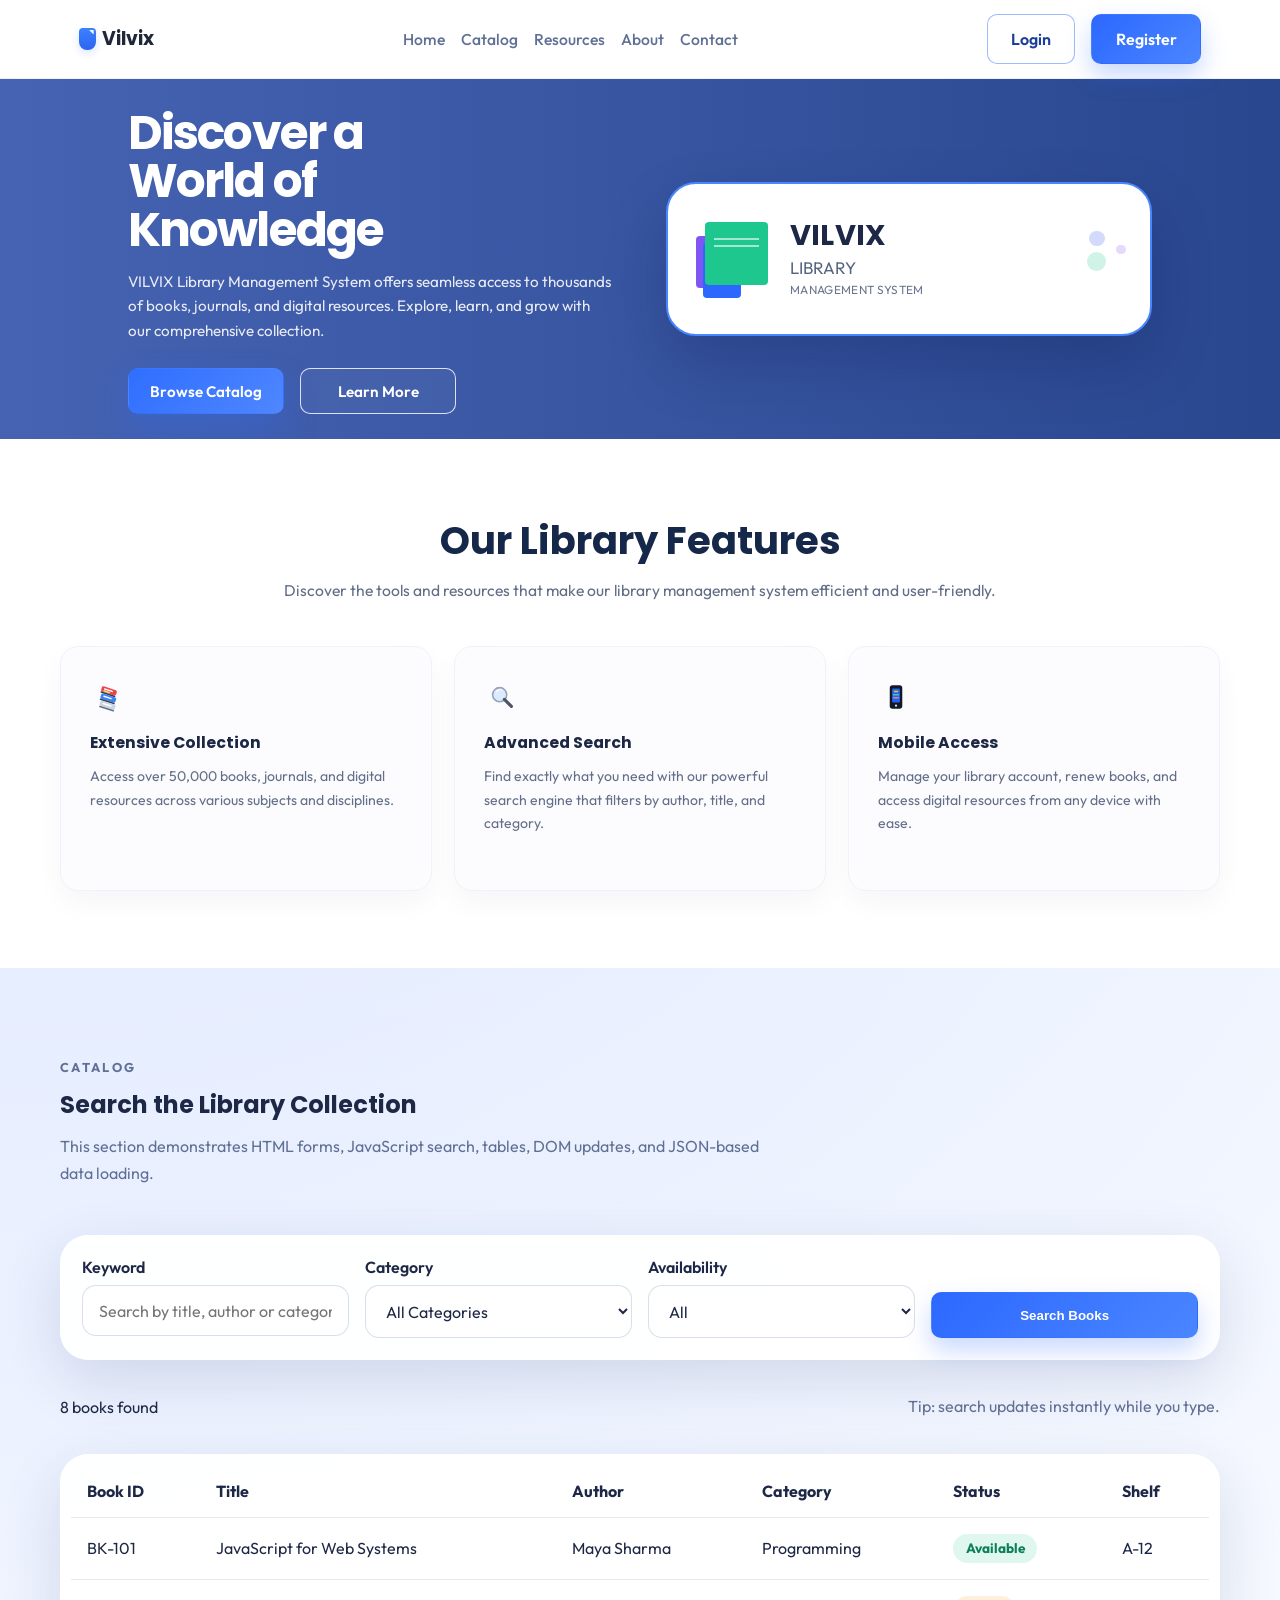
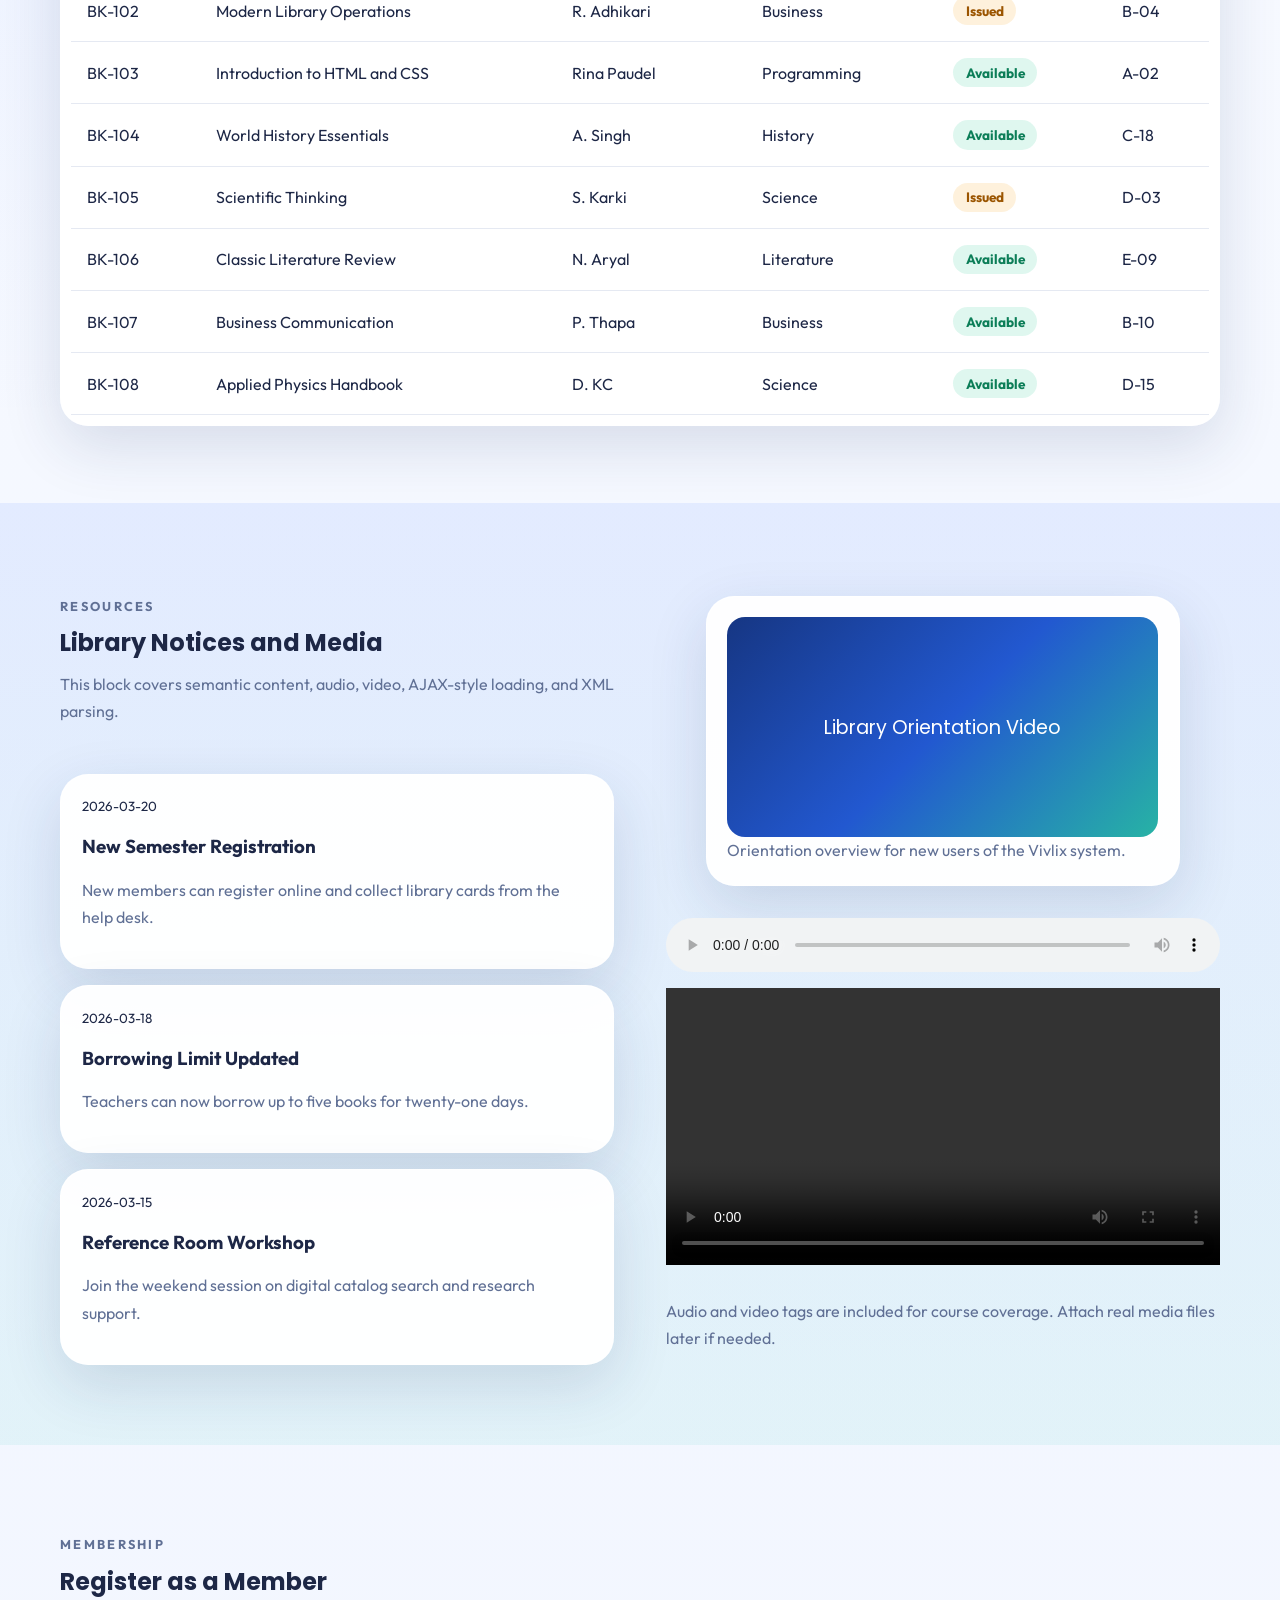
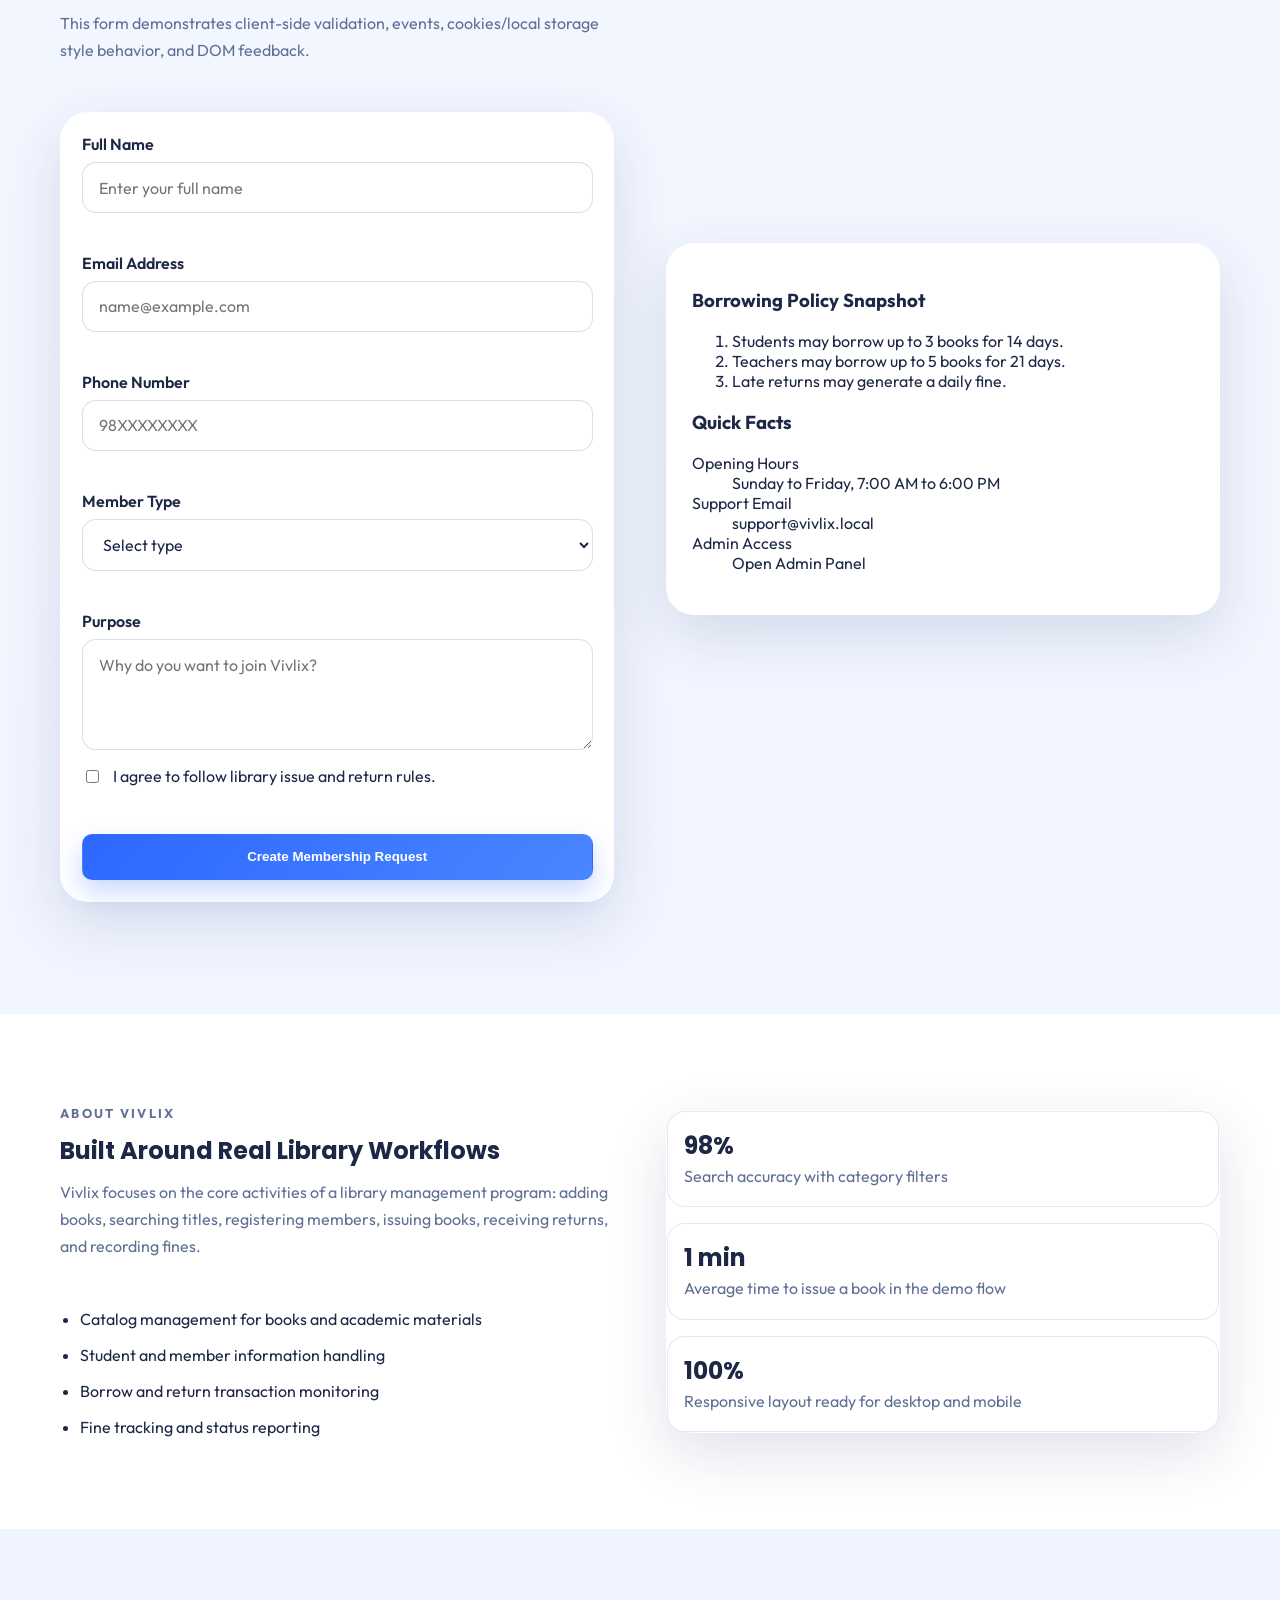
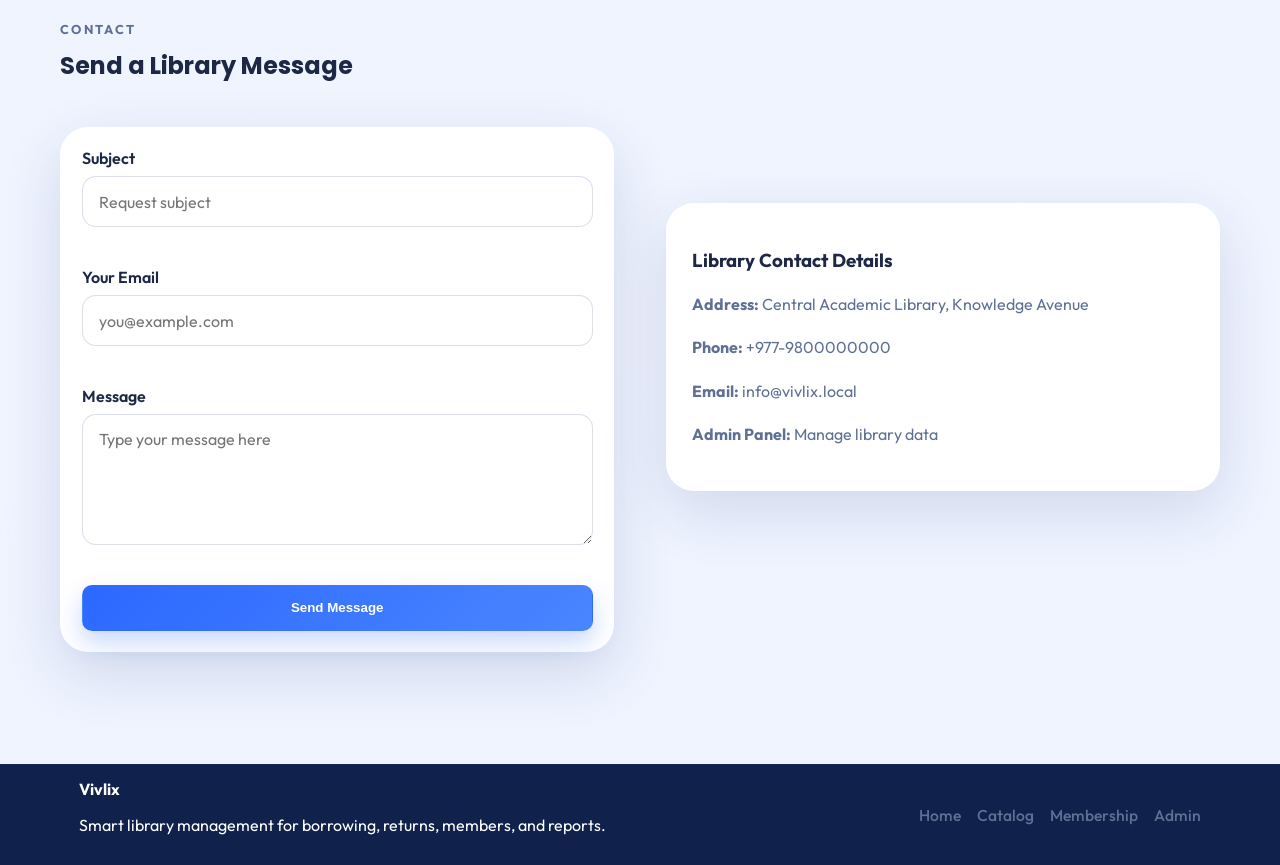
==== backend/public/frontend/index.html @ 8d479b70 "Initial project import" ====
<!DOCTYPE html>
<html lang="en">
<head>
  <meta charset="UTF-8">
  <meta name="viewport" content="width=device-width, initial-scale=1.0">
  <meta name="description" content="Vivlix Library Management System public website">
  <title>Vivlix | Smart Library Management</title>
  <link rel="preconnect" href="https://fonts.googleapis.com">
  <link rel="preconnect" href="https://fonts.gstatic.com" crossorigin>
  <link href="https://fonts.googleapis.com/css2?family=Poppins:wght@400;500;600;700;800&family=Outfit:wght@400;500;600;700&display=swap" rel="stylesheet">
  <link rel="stylesheet" href="styles.css">
</head>
<body>
  <header class="site-header">
    <div class="container nav-shell">
      <a href="#home" class="brand">
        <span class="brand-mark" aria-hidden="true"></span>
        <span class="brand-text">Vilvix</span>
      </a>
      <nav class="main-nav" aria-label="Primary navigation">
        <a href="#home">Home</a>
        <a href="#catalog">Catalog</a>
        <a href="#resources">Resources</a>
        <a href="#about">About</a>
        <a href="#contact">Contact</a>
      </nav>
      <div class="nav-actions">
        <a class="btn btn-light" href="#member">Login</a>
        <a class="btn btn-primary" href="#member">Register</a>
      </div>
    </div>
  </header>

  <main>
    <section class="hero" id="home">
      <div class="container hero-frame">
        <div class="hero-grid">
          <article class="hero-copy">
            <h1>Discover a World of Knowledge</h1>
            <p class="hero-text">
              VILVIX Library Management System offers seamless access to thousands of books, journals, and digital resources. Explore, learn, and grow with our comprehensive collection.
            </p>
            <div class="hero-actions">
              <a class="btn btn-primary" href="#catalog">Browse Catalog</a>
              <a class="btn btn-ghost" href="#about">Learn More</a>
            </div>
          </article>

          <aside class="hero-card" aria-label="Library system preview">
            <div class="hero-card-inner">
              <div class="hero-card-top">
                <div class="book-stack" aria-hidden="true">
                  <span></span>
                  <span></span>
                  <span></span>
                </div>
                <div class="hero-title-lockup">
                  <strong>VILVIX</strong>
                  <p>LIBRARY</p>
                  <span>MANAGEMENT SYSTEM</span>
                </div>
                <div class="hero-orbs" aria-hidden="true">
                  <i></i>
                  <i></i>
                  <i></i>
                </div>
              </div>
              <canvas id="usageCanvas" width="420" height="170" aria-label="Usage chart"></canvas>
            </div>
          </aside>
        </div>
      </div>
    </section>

    <section class="section section-light" id="features">
      <div class="container">
        <div class="section-heading">
          <h2>Our Library Features</h2>
          <p>Discover the tools and resources that make our library management system efficient and user-friendly.</p>
        </div>
        <div class="feature-grid">
          <article class="feature-card">
            <div class="feature-icon feature-icon-books" aria-hidden="true">
              <svg viewBox="0 0 48 48" role="presentation">
                <g transform="translate(7 8) rotate(18 14 14)">
                  <rect x="5" y="3" width="20" height="7" rx="2" fill="#ef4444"></rect>
                  <rect x="5" y="10" width="20" height="2" rx="1" fill="#334155"></rect>
                  <rect x="8" y="5" width="12" height="1.8" rx="0.9" fill="#f8fafc"></rect>
                  <rect x="8" y="7.6" width="9" height="1.8" rx="0.9" fill="#fde68a"></rect>

                  <rect x="7" y="12" width="20" height="7" rx="2" fill="#3b82f6"></rect>
                  <rect x="7" y="19" width="20" height="2" rx="1" fill="#334155"></rect>
                  <rect x="10" y="14.1" width="11.5" height="1.8" rx="0.9" fill="#f8fafc"></rect>

                  <rect x="9" y="21" width="20" height="7" rx="2" fill="#cbd5e1"></rect>
                  <rect x="9" y="28" width="20" height="2" rx="1" fill="#64748b"></rect>
                  <rect x="12" y="23.2" width="12" height="1.8" rx="0.9" fill="#ffffff"></rect>
                </g>
              </svg>
            </div>
            <h3>Extensive Collection</h3>
            <p>Access over 50,000 books, journals, and digital resources across various subjects and disciplines.</p>
          </article>
          <article class="feature-card">
            <div class="feature-icon feature-icon-search" aria-hidden="true">
              <svg viewBox="0 0 48 48" role="presentation">
                <circle cx="20" cy="20" r="9" fill="#dbeafe" stroke="#94a3b8" stroke-width="2"></circle>
                <path d="M26 26L35 35" stroke="#4b5563" stroke-width="4" stroke-linecap="round"></path>
                <path d="M16 16C17.8 14.4 19.6 13.6 22 13.4" stroke="#ffffff" stroke-width="2" stroke-linecap="round"></path>
              </svg>
            </div>
            <h3>Advanced Search</h3>
            <p>Find exactly what you need with our powerful search engine that filters by author, title, and category.</p>
          </article>
          <article class="feature-card">
            <div class="feature-icon feature-icon-mobile" aria-hidden="true">
              <svg viewBox="0 0 48 48" role="presentation">
                <rect x="15" y="8" width="16" height="30" rx="3.5" fill="#111827"></rect>
                <rect x="18" y="12" width="10" height="18" rx="1.5" fill="#2563eb"></rect>
                <circle cx="23" cy="34" r="1.4" fill="#e5e7eb"></circle>
                <rect x="20" y="15" width="6" height="2" rx="1" fill="#fbbf24"></rect>
                <rect x="19" y="19" width="8" height="2" rx="1" fill="#34d399"></rect>
                <rect x="19" y="23" width="8" height="2" rx="1" fill="#f472b6"></rect>
              </svg>
            </div>
            <h3>Mobile Access</h3>
            <p>Manage your library account, renew books, and access digital resources from any device with ease.</p>
          </article>
        </div>
      </div>
    </section>

    <section class="section" id="catalog">
      <div class="container">
        <div class="section-heading align-left">
          <p class="eyebrow">Catalog</p>
          <h2>Search the Library Collection</h2>
          <p>This section demonstrates HTML forms, JavaScript search, tables, DOM updates, and JSON-based data loading.</p>
        </div>

        <form class="search-panel" id="catalogForm">
          <div class="field">
            <label for="searchInput">Keyword</label>
            <input id="searchInput" name="search" type="text" placeholder="Search by title, author or category">
          </div>
          <div class="field">
            <label for="categoryFilter">Category</label>
            <select id="categoryFilter" name="category">
              <option value="all">All Categories</option>
              <option value="Programming">Programming</option>
              <option value="Science">Science</option>
              <option value="Literature">Literature</option>
              <option value="History">History</option>
              <option value="Business">Business</option>
            </select>
          </div>
          <div class="field">
            <label for="availabilityFilter">Availability</label>
            <select id="availabilityFilter" name="availability">
              <option value="all">All</option>
              <option value="Available">Available</option>
              <option value="Issued">Issued</option>
            </select>
          </div>
          <div class="field action-field">
            <button class="btn btn-primary" type="submit">Search Books</button>
          </div>
        </form>

        <div class="catalog-meta">
          <p id="catalogCount">Loading catalog...</p>
          <p class="soft-text">Tip: search updates instantly while you type.</p>
        </div>

        <div class="table-wrap">
          <table class="catalog-table">
            <thead>
              <tr>
                <th>Book ID</th>
                <th>Title</th>
                <th>Author</th>
                <th>Category</th>
                <th>Status</th>
                <th>Shelf</th>
              </tr>
            </thead>
            <tbody id="catalogBody"></tbody>
          </table>
        </div>
      </div>
    </section>

    <section class="section section-accent" id="resources">
      <div class="container resources-grid">
        <article>
          <div class="section-heading align-left">
            <p class="eyebrow">Resources</p>
            <h2>Library Notices and Media</h2>
            <p>This block covers semantic content, audio, video, AJAX-style loading, and XML parsing.</p>
          </div>
          <div id="announcementList" class="announcement-list"></div>
        </article>
        <article class="media-panel">
          <figure class="media-card">
            <div class="media-placeholder"><span>Library Orientation Video</span></div>
            <figcaption>Orientation overview for new users of the Vivlix system.</figcaption>
          </figure>
          <audio controls class="media-control"><source src="" type="audio/mpeg"></audio>
          <video controls class="media-control" poster=""><source src="" type="video/mp4"></video>
          <p class="soft-text">Audio and video tags are included for course coverage. Attach real media files later if needed.</p>
        </article>
      </div>
    </section>

    <section class="section" id="member">
      <div class="container split-grid">
        <article>
          <div class="section-heading align-left">
            <p class="eyebrow">Membership</p>
            <h2>Register as a Member</h2>
            <p>This form demonstrates client-side validation, events, cookies/local storage style behavior, and DOM feedback.</p>
          </div>
          <form id="memberForm" class="member-form" novalidate>
            <div class="field"><label for="memberName">Full Name</label><input id="memberName" name="memberName" type="text" placeholder="Enter your full name"><small class="error" data-error-for="memberName"></small></div>
            <div class="field"><label for="memberEmail">Email Address</label><input id="memberEmail" name="memberEmail" type="email" placeholder="name@example.com"><small class="error" data-error-for="memberEmail"></small></div>
            <div class="field"><label for="memberPhone">Phone Number</label><input id="memberPhone" name="memberPhone" type="tel" placeholder="98XXXXXXXX"><small class="error" data-error-for="memberPhone"></small></div>
            <div class="field"><label for="memberType">Member Type</label><select id="memberType" name="memberType"><option value="">Select type</option><option value="Student">Student</option><option value="Teacher">Teacher</option><option value="Researcher">Researcher</option></select><small class="error" data-error-for="memberType"></small></div>
            <div class="field"><label for="memberMessage">Purpose</label><textarea id="memberMessage" name="memberMessage" rows="4" placeholder="Why do you want to join Vivlix?"></textarea></div>
            <div class="inline-check"><input id="agreeRules" name="agreeRules" type="checkbox"><label for="agreeRules">I agree to follow library issue and return rules.</label></div>
            <small class="error" data-error-for="agreeRules"></small>
            <button class="btn btn-primary" type="submit">Create Membership Request</button>
          </form>
          <div id="memberResult" class="result-box" aria-live="polite"></div>
        </article>

        <aside class="info-panel">
          <h3>Borrowing Policy Snapshot</h3>
          <ol>
            <li>Students may borrow up to 3 books for 14 days.</li>
            <li>Teachers may borrow up to 5 books for 21 days.</li>
            <li>Late returns may generate a daily fine.</li>
          </ol>
          <h3>Quick Facts</h3>
          <dl>
            <dt>Opening Hours</dt>
            <dd>Sunday to Friday, 7:00 AM to 6:00 PM</dd>
            <dt>Support Email</dt>
            <dd>support@vivlix.local</dd>
            <dt>Admin Access</dt>
            <dd><a href="../admin panel/index.html">Open Admin Panel</a></dd>
          </dl>
        </aside>
      </div>
    </section>

    <section class="section section-light" id="about">
      <div class="container split-grid">
        <article>
          <div class="section-heading align-left">
            <p class="eyebrow">About Vivlix</p>
            <h2>Built Around Real Library Workflows</h2>
            <p>Vivlix focuses on the core activities of a library management program: adding books, searching titles, registering members, issuing books, receiving returns, and recording fines.</p>
          </div>
          <ul class="timeline">
            <li>Catalog management for books and academic materials</li>
            <li>Student and member information handling</li>
            <li>Borrow and return transaction monitoring</li>
            <li>Fine tracking and status reporting</li>
          </ul>
        </article>
        <article class="stats-panel">
          <div class="stat-box"><strong>98%</strong><span>Search accuracy with category filters</span></div>
          <div class="stat-box"><strong>1 min</strong><span>Average time to issue a book in the demo flow</span></div>
          <div class="stat-box"><strong>100%</strong><span>Responsive layout ready for desktop and mobile</span></div>
        </article>
      </div>
    </section>

    <section class="section" id="contact">
      <div class="container split-grid">
        <article>
          <div class="section-heading align-left">
            <p class="eyebrow">Contact</p>
            <h2>Send a Library Message</h2>
          </div>
          <form id="contactForm" class="member-form" novalidate>
            <div class="field"><label for="contactSubject">Subject</label><input id="contactSubject" name="contactSubject" type="text" placeholder="Request subject"><small class="error" data-error-for="contactSubject"></small></div>
            <div class="field"><label for="contactEmail">Your Email</label><input id="contactEmail" name="contactEmail" type="email" placeholder="you@example.com"><small class="error" data-error-for="contactEmail"></small></div>
            <div class="field"><label for="contactMessage">Message</label><textarea id="contactMessage" name="contactMessage" rows="5" placeholder="Type your message here"></textarea><small class="error" data-error-for="contactMessage"></small></div>
            <button class="btn btn-primary" type="submit">Send Message</button>
          </form>
          <div id="contactResult" class="result-box" aria-live="polite"></div>
        </article>
        <aside class="contact-card">
          <h3>Library Contact Details</h3>
          <p><strong>Address:</strong> Central Academic Library, Knowledge Avenue</p>
          <p><strong>Phone:</strong> +977-9800000000</p>
          <p><strong>Email:</strong> info@vivlix.local</p>
          <p><strong>Admin Panel:</strong> <a href="../admin panel/index.html">Manage library data</a></p>
        </aside>
      </div>
    </section>
  </main>

  <footer class="site-footer">
    <div class="container footer-shell">
      <div>
        <strong>Vivlix</strong>
        <p>Smart library management for borrowing, returns, members, and reports.</p>
      </div>
      <nav aria-label="Footer navigation">
        <a href="#home">Home</a>
        <a href="#catalog">Catalog</a>
        <a href="#member">Membership</a>
        <a href="../admin panel/index.html">Admin</a>
      </nav>
    </div>
  </footer>

  <script src="script.js"></script>
</body>
</html>
---- backend/public/frontend/styles.css ----
:root {
  --bg: #f6f8ff;
  --surface: #ffffff;
  --text: #1d2746;
  --muted: #607095;
  --primary: #2c68ff;
  --primary-deep: #193d9a;
  --accent: #16c0b0;
  --line: rgba(43, 75, 150, 0.12);
  --shadow: 0 20px 60px rgba(28, 47, 97, 0.14);
  --radius-lg: 28px;
  --radius-md: 18px;
}

* {
  box-sizing: border-box;
}

html {
  scroll-behavior: smooth;
}

body {
  margin: 0;
  font-family: "Outfit", "Segoe UI", sans-serif;
  color: var(--text);
  background:
    radial-gradient(circle at top left, rgba(44, 104, 255, 0.16), transparent 35%),
    linear-gradient(180deg, #f9fbff 0%, #eef3ff 100%);
}

a {
  color: inherit;
  text-decoration: none;
}

img,
video,
canvas {
  max-width: 100%;
}

.container {
  width: min(1160px, calc(100% - 2rem));
  margin: 0 auto;
}

.site-header {
  position: sticky;
  top: 0;
  z-index: 100;
  background: #ffffff;
  border-bottom: 1px solid rgba(43, 75, 150, 0.08);
}

.nav-shell,
.footer-shell {
  display: flex;
  align-items: center;
  justify-content: space-between;
  gap: 1rem;
  padding: 0.85rem 1.2rem;
}

.brand {
  display: flex;
  align-items: center;
  gap: 0.42rem;
  font-family: "Poppins", sans-serif;
  font-size: 1.18rem;
  font-weight: 700;
  color: #1f2738;
  flex-shrink: 0;
}

.brand-mark {
  display: inline-block;
  width: 1.02rem;
  height: 1.42rem;
  border-radius: 0.24rem 0.24rem 0.5rem 0.5rem;
  background: linear-gradient(180deg, #3b82ff 0%, #2d64f0 100%);
  position: relative;
  box-shadow: 0 3px 8px rgba(44, 104, 255, 0.18);
}

.brand-mark::after {
  content: "";
  position: absolute;
  top: 0.15rem;
  right: 0.12rem;
  width: 0.28rem;
  height: 0.28rem;
  background: white;
  clip-path: polygon(0 0, 100% 0, 100% 100%);
}

.brand-text {
  font-weight: 700;
  letter-spacing: 0;
}

.main-nav,
.nav-actions,
.hero-actions,
.hero-points,
.footer-shell nav {
  display: flex;
  align-items: center;
  gap: 1rem;
  flex-wrap: wrap;
}

.main-nav a,
.footer-shell nav a {
  color: var(--muted);
  font-size: 0.98rem;
  font-weight: 500;
}

.btn {
  display: inline-flex;
  align-items: center;
  justify-content: center;
  border: 1px solid transparent;
  border-radius: 10px;
  padding: 0.9rem 1.45rem;
  font-weight: 600;
  cursor: pointer;
  transition: transform 0.2s ease, box-shadow 0.2s ease;
}

.btn:hover {
  transform: translateY(-1px);
}

.btn-primary {
  color: white;
  background: linear-gradient(135deg, var(--primary), #4a86ff);
  box-shadow: 0 12px 24px rgba(44, 104, 255, 0.25);
}

.btn-light {
  border-color: rgba(44, 104, 255, 0.45);
  color: var(--primary-deep);
  background: white;
}

.btn-ghost {
  color: white;
  border-color: rgba(255, 255, 255, 0.75);
  background: transparent;
}

.hero,
.section {
  padding: 4.8rem 0;
}

.hero {
  padding-top: 0;
  padding-bottom: 0;
}

.hero > .container {
  width: 100%;
  max-width: none;
  margin: 0;
}

.hero-frame {
  display: flex;
  align-items: center;
  min-height: 360px;
  background: linear-gradient(90deg, #4663b3 0%, #29478f 100%);
  padding: 0;
  border-radius: 0;
  overflow: hidden;
}

.hero-grid,
.split-grid,
.resources-grid {
  display: grid;
  grid-template-columns: repeat(2, minmax(0, 1fr));
  gap: 3.2rem;
  align-items: center;
}

.hero-grid {
  width: min(1080px, calc(100% - 16rem));
  margin: 0 auto;
}

.hero h1,
.section-heading h2 {
  margin: 0.35rem 0 1rem;
  font-family: "Poppins", sans-serif;
  line-height: 1.05;
}

.hero h1 {
  max-width: 7.8ch;
  color: white;
  font-size: clamp(2.15rem, 3.7vw, 3.45rem);
  letter-spacing: -0.04em;
  line-height: 1.02;
}

.hero-text,
.section-heading p,
.feature-card p,
.soft-text,
.contact-card p,
.stat-box span,
.media-card figcaption,
.announcement-item p {
  color: var(--muted);
  line-height: 1.7;
}

.hero-copy {
  max-width: 31rem;
  padding: 0;
}

.hero-card,
.feature-card,
.search-panel,
.member-form,
.info-panel,
.stats-panel,
.contact-card,
.media-card,
.announcement-item,
.table-wrap {
  background: rgba(255, 255, 255, 0.95);
  border: 1px solid rgba(255, 255, 255, 0.9);
  border-radius: var(--radius-lg);
  box-shadow: var(--shadow);
}

.hero-text {
  max-width: 31rem;
  margin: 0.45rem 0 1.6rem;
  color: rgba(255, 255, 255, 0.88);
  font-size: 0.95rem;
  line-height: 1.6;
}

.hero-card {
  padding: 0.24rem;
  max-width: 500px;
  width: 100%;
  margin: 0;
  background: #ffffff;
  border: 2px solid #4a86ff;
  border-radius: 30px;
  box-shadow: 0 28px 60px rgba(11, 24, 67, 0.22);
}

.hero-card-inner {
  min-height: 142px;
  position: relative;
  padding: 0.95rem 1.2rem;
  border-radius: 28px;
  background: white;
  overflow: hidden;
}

.hero-card-top {
  display: flex;
  align-items: center;
  gap: 1rem;
  min-height: 112px;
}

.book-stack {
  position: relative;
  width: 5.2rem;
  height: 5.2rem;
  flex: 0 0 auto;
}

.book-stack span {
  position: absolute;
  border-radius: 0.25rem;
}

.book-stack span:nth-child(1) {
  width: 2.35rem;
  height: 3.25rem;
  left: 0.36rem;
  top: 1.18rem;
  background: #7f56f3;
}

.book-stack span:nth-child(2) {
  width: 2.38rem;
  height: 3.45rem;
  left: 0.8rem;
  top: 1.62rem;
  background: var(--primary);
}

.book-stack span:nth-child(3) {
  width: 3.95rem;
  height: 3.95rem;
  left: 0.88rem;
  top: 0.28rem;
  background: #1ec78d;
}

.book-stack span:nth-child(3)::before,
.book-stack span:nth-child(3)::after {
  content: "";
  position: absolute;
  left: 0.58rem;
  right: 0.58rem;
  height: 2px;
  background: rgba(255, 255, 255, 0.6);
}

.book-stack span:nth-child(3)::before {
  top: 0.98rem;
}

.book-stack span:nth-child(3)::after {
  top: 1.42rem;
}

.hero-title-lockup {
  flex: 1;
}

.hero-title-lockup strong {
  display: block;
  font-family: "Poppins", sans-serif;
  font-size: 1.8rem;
  line-height: 1.02;
  letter-spacing: 0.01em;
}

.hero-title-lockup p {
  margin: 0.42rem 0 0.2rem;
  color: #54657f;
  font-size: 1.05rem;
}

.hero-title-lockup span {
  display: block;
  color: #6a768c;
  font-size: 0.74rem;
  letter-spacing: 0.03em;
}

.hero-orbs {
  position: relative;
  width: 3rem;
  height: 3.7rem;
  flex: 0 0 auto;
}

.hero-orbs i {
  position: absolute;
  border-radius: 50%;
  display: block;
}

.hero-orbs i:nth-child(1) {
  width: 0.98rem;
  height: 0.98rem;
  top: 0.08rem;
  left: 0.62rem;
  background: #d3dafb;
}

.hero-orbs i:nth-child(2) {
  width: 0.6rem;
  height: 0.6rem;
  top: 0.95rem;
  right: 0.08rem;
  background: #e7d9fb;
}

.hero-orbs i:nth-child(3) {
  width: 1.18rem;
  height: 1.18rem;
  top: 1.44rem;
  left: 0.5rem;
  background: #d0f3e8;
}

#usageCanvas {
  display: none;
}

.hero-actions {
  gap: 1rem;
}

.hero-actions .btn {
  min-width: 156px;
  min-height: 46px;
  padding: 0.78rem 1.3rem;
  border-radius: 10px;
  font-size: 0.95rem;
}

.hero-actions .btn-primary {
  background: linear-gradient(135deg, #2f6eff, #4f87ff);
  box-shadow: 0 16px 34px rgba(47, 110, 255, 0.28);
}

.hero-actions .btn-ghost {
  border-color: rgba(255, 255, 255, 0.82);
  color: #ffffff;
  background: rgba(255, 255, 255, 0.04);
  backdrop-filter: blur(4px);
}

.hero-actions .btn-primary:hover,
.hero-actions .btn-ghost:hover {
  transform: translateY(-2px);
}

.feature-grid {
  display: grid;
  grid-template-columns: repeat(3, 1fr);
  gap: 1rem;
}

.hero-metrics {
  margin: 1.4rem 0;
}

.hero-metrics div,
.stat-box {
  padding: 1rem;
  background: white;
  border-radius: var(--radius-md);
  border: 1px solid var(--line);
}

.hero-metrics strong,
.stat-box strong {
  display: block;
  font-size: 1.5rem;
  font-family: "Poppins", sans-serif;
}

.section-light {
  background: #ffffff;
}

.section-accent {
  background: linear-gradient(180deg, rgba(44, 104, 255, 0.09), rgba(22, 192, 176, 0.08));
}

.section-heading {
  max-width: 44rem;
  margin: 0 auto 3rem;
  text-align: center;
}

.eyebrow {
  text-transform: uppercase;
  letter-spacing: 0.18em;
  font-size: 0.8rem;
  font-weight: 700;
  color: var(--primary);
}

.section-heading.align-left {
  margin-left: 0;
  text-align: left;
}

.feature-card,
.info-panel,
.contact-card {
  padding: 1.6rem;
}

.section-light#features {
  padding-top: 4.8rem;
}

#features .section-heading {
  max-width: 48rem;
  margin-bottom: 2.75rem;
}

#features .section-heading h2 {
  margin-bottom: 1rem;
  font-size: clamp(2.05rem, 3vw, 2.45rem);
  color: #162849;
}

#features .section-heading p {
  max-width: 50rem;
  margin: 0 auto;
  font-size: 0.98rem;
  line-height: 1.55;
  color: #616d87;
}

.feature-grid {
  gap: 1.35rem;
}

.feature-card {
  min-height: 245px;
  padding: 1.9rem 1.8rem;
  border: 1px solid #f0f2f8;
  border-radius: 18px;
  background: #fcfcff;
  box-shadow: 0 12px 28px rgba(18, 34, 78, 0.04);
}

.feature-icon {
  display: flex;
  align-items: center;
  justify-content: flex-start;
  width: 2.6rem;
  height: 2.6rem;
  margin-bottom: 0.9rem;
  line-height: 1;
}

.feature-icon svg {
  display: block;
  width: 2.35rem;
  height: 2.35rem;
}

.feature-card h3 {
  margin: 0 0 0.7rem;
  color: #1b2743;
  font-family: "Poppins", sans-serif;
  font-size: 0.98rem;
  font-weight: 700;
  line-height: 1.3;
}

.feature-card p {
  margin: 0;
  font-size: 0.88rem;
  line-height: 1.68;
  color: #636f88;
}

.search-panel,
.member-form {
  display: grid;
  grid-template-columns: repeat(4, minmax(0, 1fr));
  gap: 1rem;
  padding: 1.3rem;
}

.member-form {
  grid-template-columns: 1fr;
}

.field {
  display: flex;
  flex-direction: column;
  gap: 0.5rem;
}

.field label {
  font-weight: 600;
}

.field input,
.field select,
.field textarea {
  width: 100%;
  border: 1px solid rgba(76, 98, 153, 0.2);
  border-radius: 14px;
  padding: 0.9rem 1rem;
  font: inherit;
  background: white;
  color: var(--text);
}

.field input:focus,
.field select:focus,
.field textarea:focus {
  outline: 2px solid rgba(44, 104, 255, 0.18);
  border-color: var(--primary);
}

.action-field {
  justify-content: flex-end;
}

.catalog-meta {
  display: flex;
  justify-content: space-between;
  gap: 1rem;
  align-items: center;
  margin: 1.1rem 0;
}

.table-wrap {
  overflow-x: auto;
  padding: 0.6rem;
}

.catalog-table {
  width: 100%;
  border-collapse: collapse;
}

.catalog-table th,
.catalog-table td {
  padding: 1rem;
  text-align: left;
  border-bottom: 1px solid var(--line);
}

.status-badge {
  display: inline-flex;
  padding: 0.35rem 0.8rem;
  border-radius: 999px;
  font-size: 0.85rem;
  font-weight: 700;
}

.status-available {
  color: #0c7e58;
  background: rgba(28, 199, 142, 0.14);
}

.status-issued {
  color: #9b5500;
  background: rgba(250, 176, 64, 0.18);
}

.announcement-list,
.media-panel,
.stats-panel {
  display: grid;
  gap: 1rem;
}

.announcement-item,
.media-card {
  padding: 1.3rem;
}

.media-placeholder {
  display: grid;
  place-items: center;
  min-height: 220px;
  border-radius: var(--radius-md);
  background: linear-gradient(135deg, #163683, #2258d0, #27b3a5);
  color: white;
  text-align: center;
  font-family: "Poppins", sans-serif;
  font-size: 1.2rem;
}

.media-control {
  width: 100%;
}

.inline-check {
  display: flex;
  align-items: center;
  gap: 0.7rem;
}

.error {
  min-height: 1rem;
  color: #bf305a;
}

.result-box {
  margin-top: 1rem;
  min-height: 1.2rem;
  font-weight: 600;
}

.timeline {
  display: grid;
  gap: 1rem;
  padding-left: 1.25rem;
}

.site-footer {
  border-top: 1px solid var(--line);
  background: rgba(10, 27, 70, 0.97);
  color: white;
}

@media (max-width: 980px) {
  .hero-grid,
  .split-grid,
  .resources-grid,
  .feature-grid,
  .search-panel {
    grid-template-columns: 1fr;
  }

  .nav-shell,
  .footer-shell {
    flex-direction: column;
    align-items: flex-start;
    padding: 0.85rem 1rem;
  }

  .catalog-meta {
    flex-direction: column;
    align-items: flex-start;
  }

  .hero-frame {
    min-height: auto;
    padding: 1.5rem 1.5rem 1.5rem 2.5rem;
  }

  .hero-grid {
    width: 100%;
    margin: 0;
  }

  .hero-card {
    margin: 0 auto;
    max-width: 100%;
  }

  .hero-copy,
  .hero-text {
    max-width: 100%;
  }

  .hero h1 {
    max-width: 10ch;
    font-size: clamp(2.3rem, 6vw, 3.2rem);
  }
}

@media (max-width: 640px) {
  .hero,
  .section {
    padding: 3.5rem 0;
  }

  .container {
    width: min(100% - 1rem, 1160px);
  }

  .hero > .container {
    width: 100%;
  }

  .hero-frame {
    padding: 1.2rem 1rem 1.2rem 1.35rem;
  }

  .hero-grid {
    gap: 1.8rem;
  }

  .hero h1 {
    font-size: clamp(2rem, 11vw, 2.7rem);
  }

  .hero-text {
    font-size: 0.94rem;
    line-height: 1.65;
  }

  .hero-actions .btn {
    width: 100%;
    min-width: 0;
    min-height: 54px;
  }

  .hero-card-inner {
    min-height: 168px;
    padding: 1.25rem;
  }

  .hero-card-top {
    gap: 0.9rem;
    min-height: 132px;
  }

  .book-stack {
    width: 4.8rem;
    height: 4.8rem;
  }

  .book-stack span:nth-child(1) {
    width: 2rem;
    height: 2.85rem;
    left: 0.45rem;
    top: 1.15rem;
  }

  .book-stack span:nth-child(2) {
    width: 2rem;
    height: 3rem;
    left: 0.82rem;
    top: 1.45rem;
  }

  .book-stack span:nth-child(3) {
    width: 3.25rem;
    height: 3.25rem;
    left: 0.72rem;
    top: 0.32rem;
  }

  .hero-title-lockup strong {
    font-size: 1.7rem;
  }

  .hero-title-lockup p {
    margin: 0.3rem 0 0.15rem;
    font-size: 1rem;
  }

  .hero-title-lockup span {
    font-size: 0.74rem;
  }

  .hero-orbs {
    width: 2.6rem;
    height: 3.3rem;
  }

  .hero-orbs i:nth-child(1) {
    width: 0.9rem;
    height: 0.9rem;
    left: 0.52rem;
  }

  .hero-orbs i:nth-child(2) {
    width: 0.58rem;
    height: 0.58rem;
    top: 0.82rem;
    right: 0.05rem;
  }

  .hero-orbs i:nth-child(3) {
    width: 1.15rem;
    height: 1.15rem;
    top: 1.28rem;
    left: 0.42rem;
  }
}
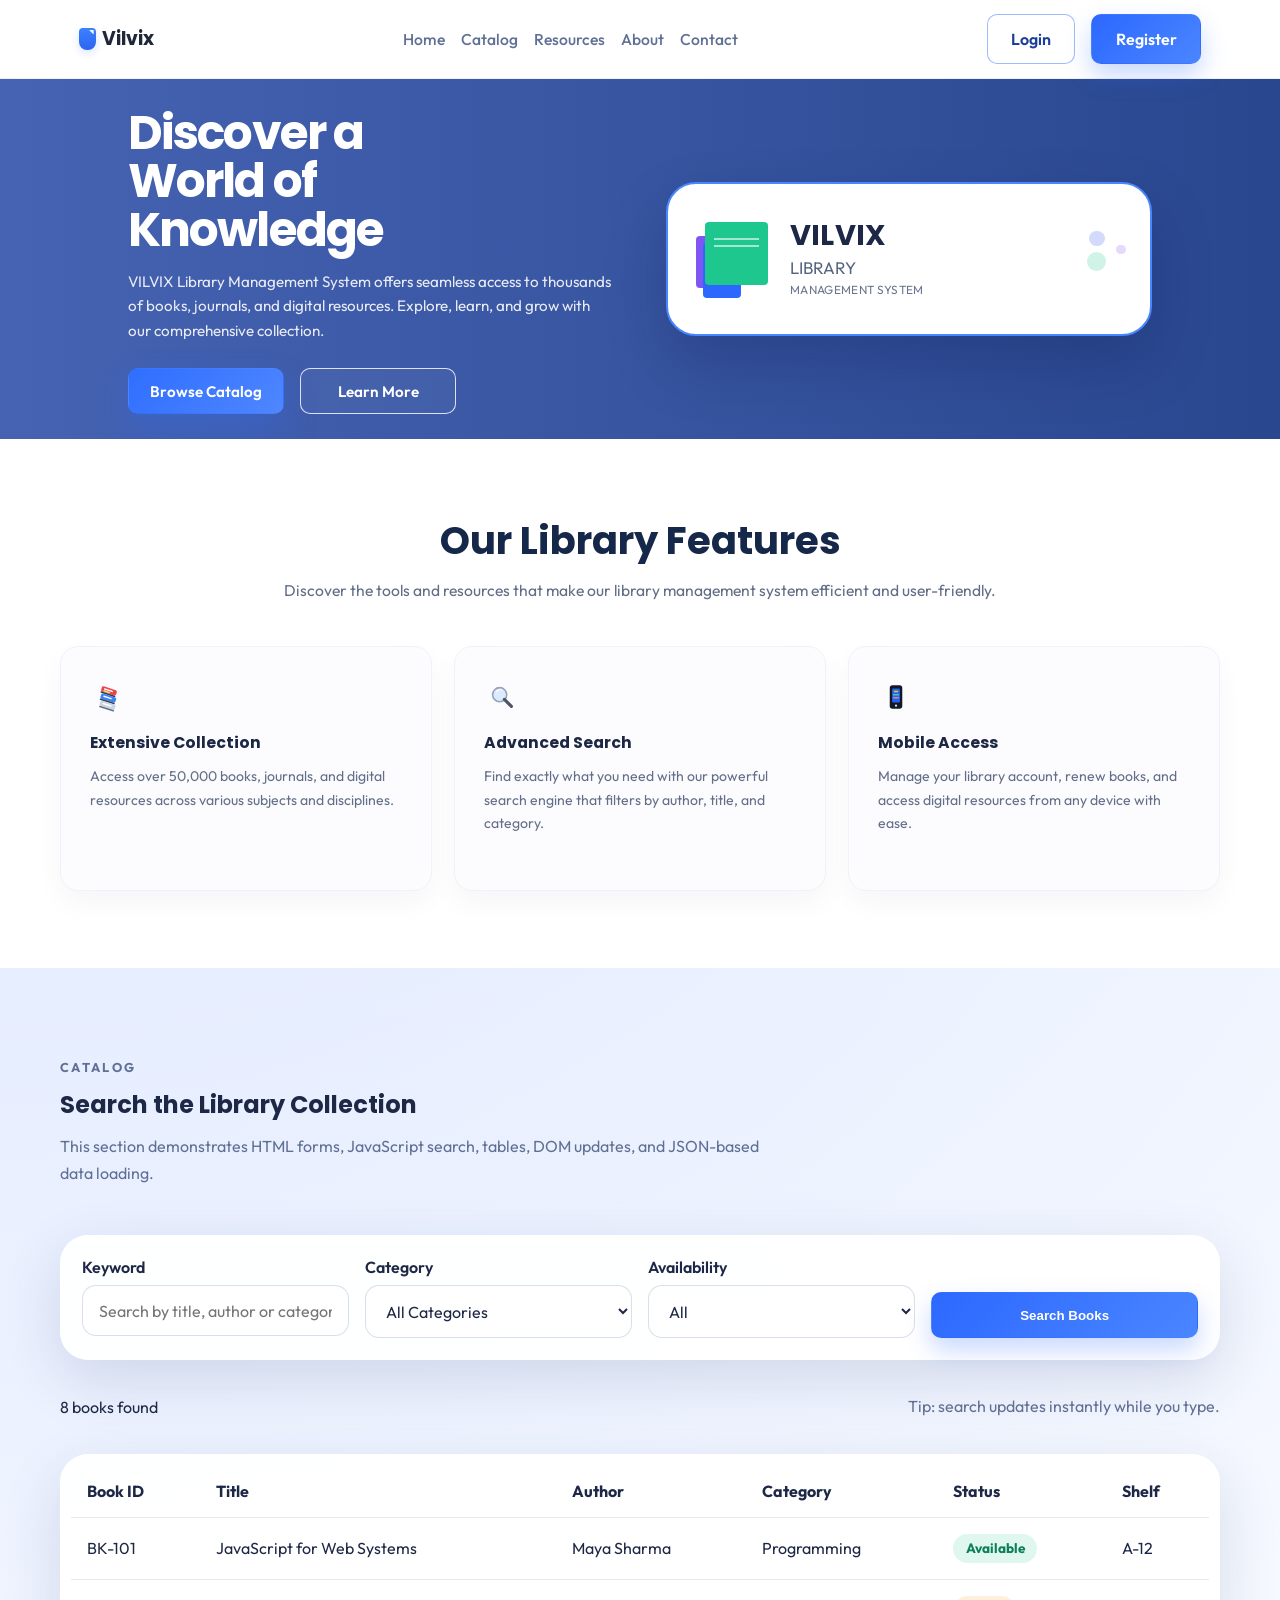
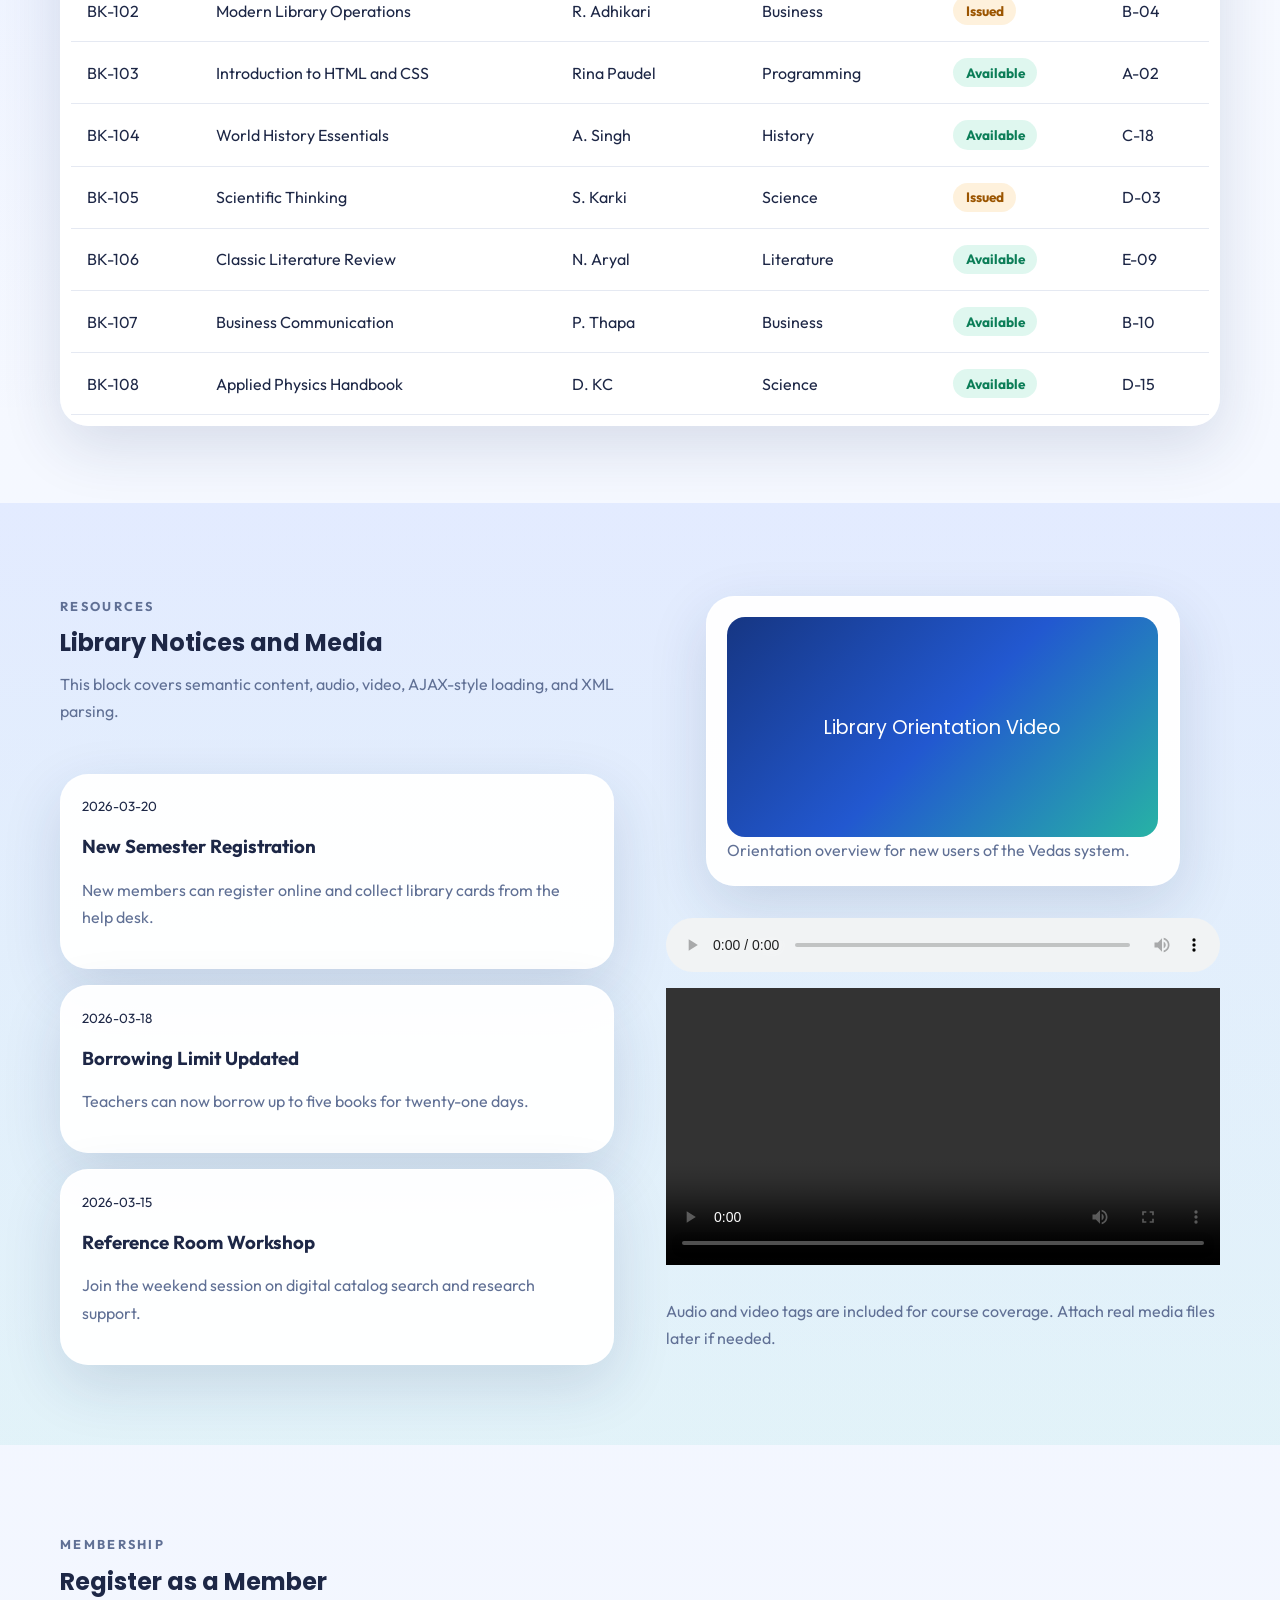
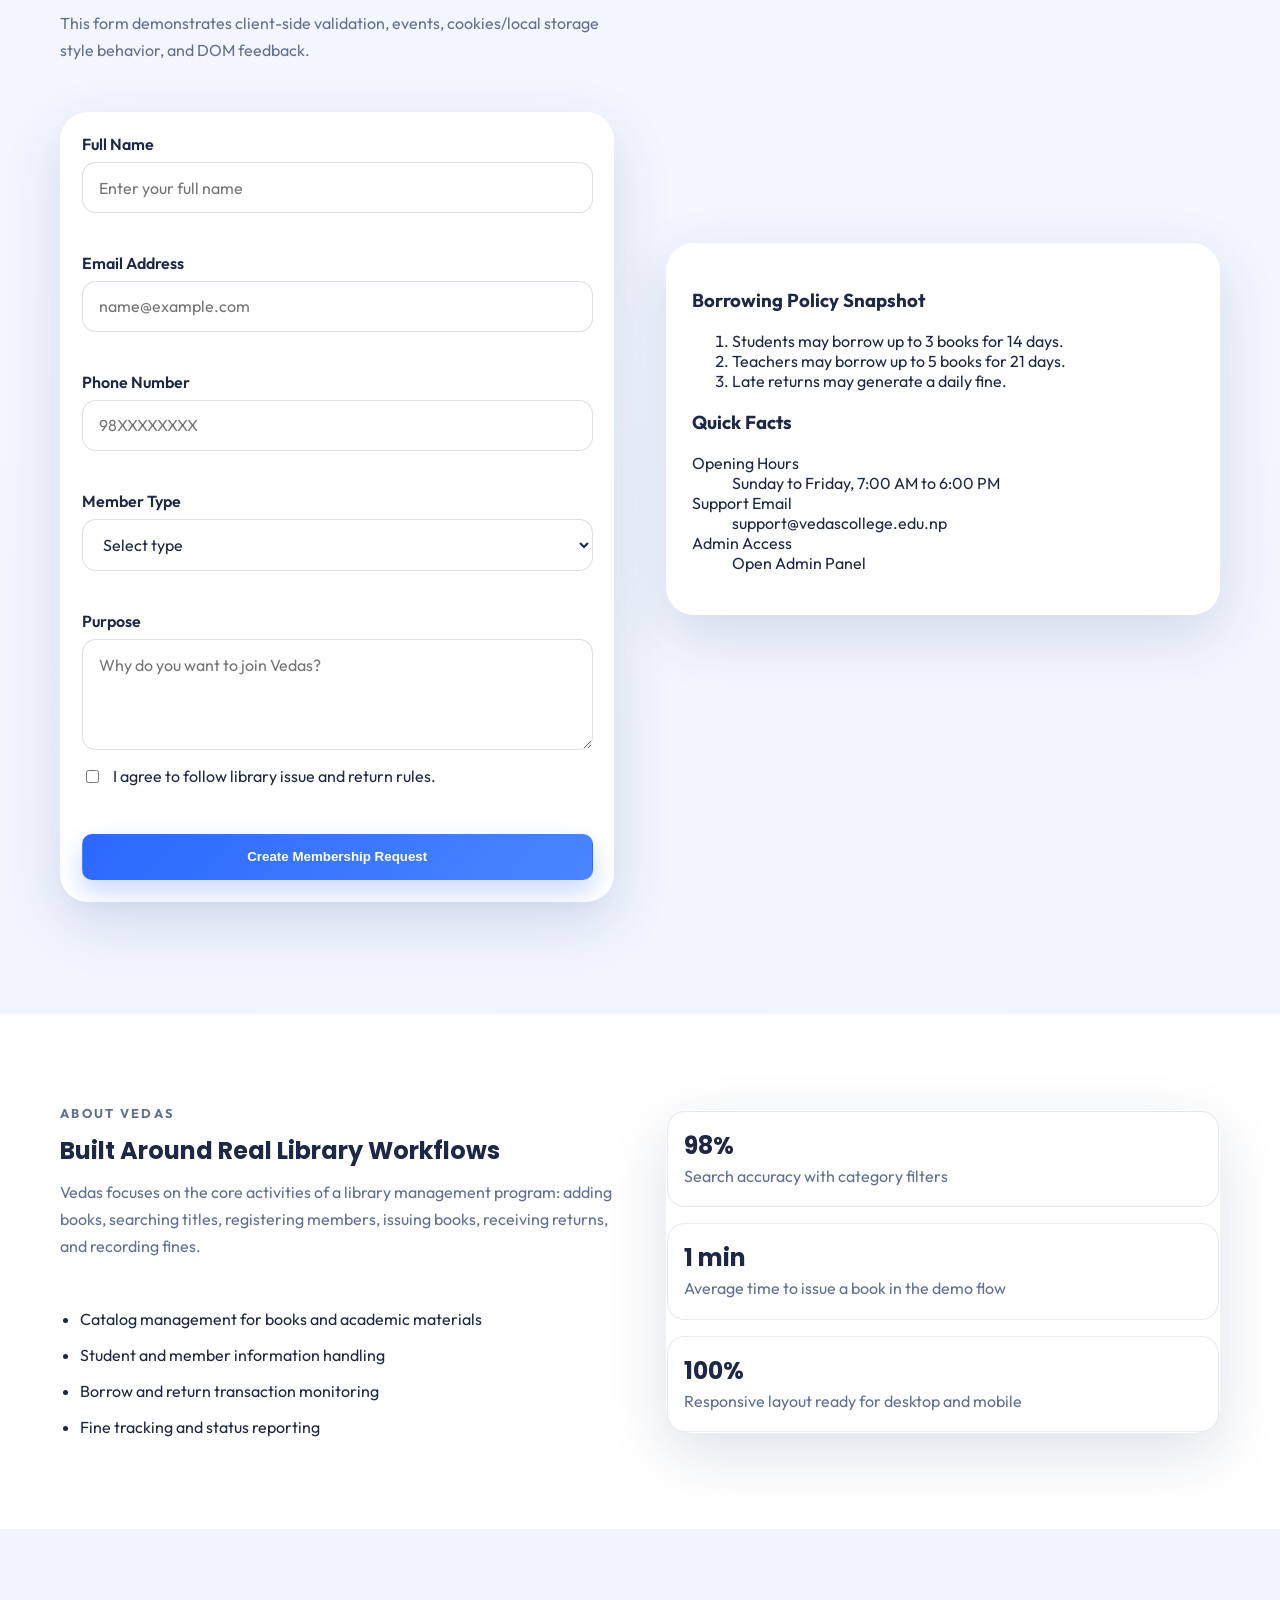
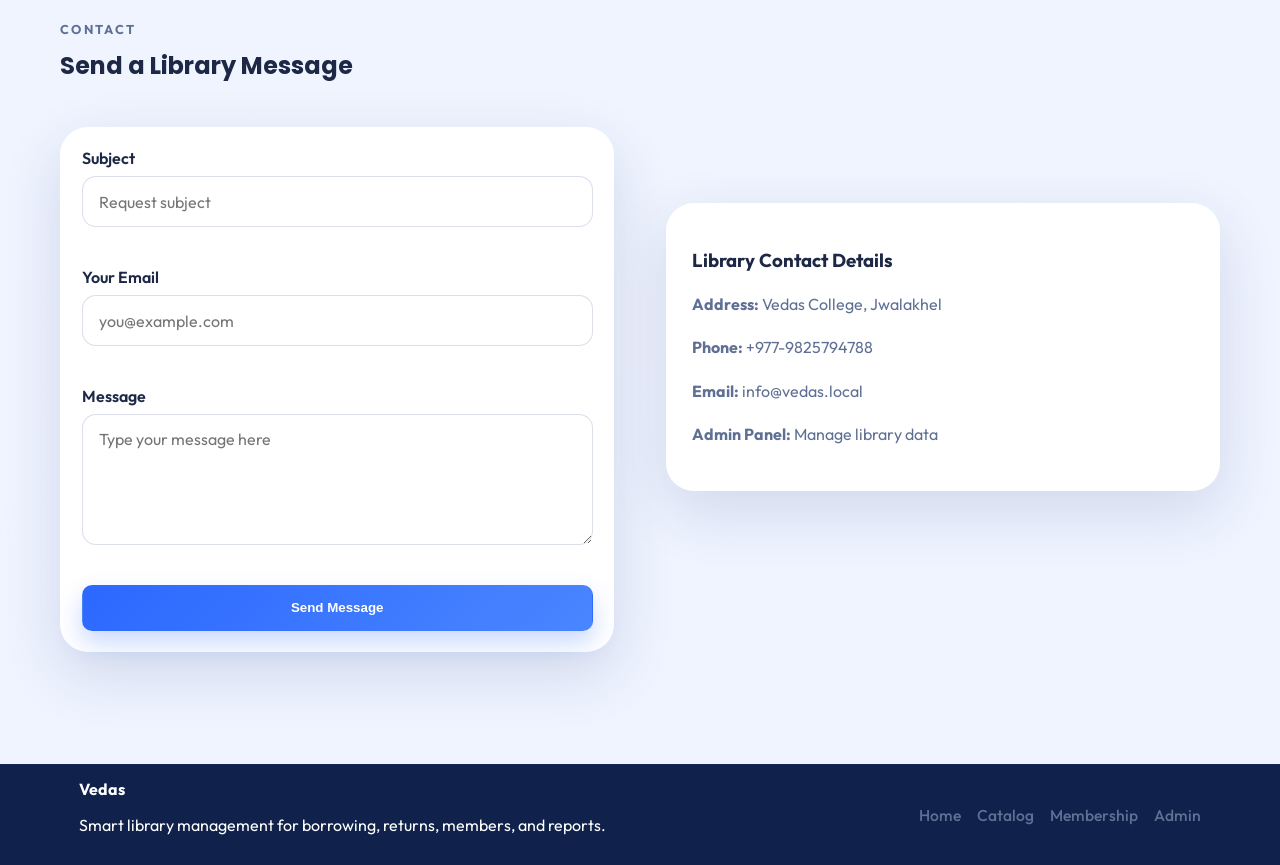
==== commit 9f0900d3: "Name Changes" ====
--- a/backend/public/frontend/index.html
+++ b/backend/public/frontend/index.html
@@ -3,8 +3,8 @@
 <head>
   <meta charset="UTF-8">
   <meta name="viewport" content="width=device-width, initial-scale=1.0">
-  <meta name="description" content="Vivlix Library Management System public website">
-  <title>Vivlix | Smart Library Management</title>
+  <meta name="description" content="Vedas Library Management System public website">
+  <title>Vedas | Smart Library Management</title>
   <link rel="preconnect" href="https://fonts.googleapis.com">
   <link rel="preconnect" href="https://fonts.gstatic.com" crossorigin>
   <link href="https://fonts.googleapis.com/css2?family=Poppins:wght@400;500;600;700;800&family=Outfit:wght@400;500;600;700&display=swap" rel="stylesheet">
@@ -203,7 +203,8 @@
         <article class="media-panel">
           <figure class="media-card">
             <div class="media-placeholder"><span>Library Orientation Video</span></div>
-            <figcaption>Orientation overview for new users of the Vivlix system.</figcaption>
+            <figcaption>Orientation overview for new users of the Vedas
+               system.</figcaption>
           </figure>
           <audio controls class="media-control"><source src="" type="audio/mpeg"></audio>
           <video controls class="media-control" poster=""><source src="" type="video/mp4"></video>
@@ -225,7 +226,7 @@
             <div class="field"><label for="memberEmail">Email Address</label><input id="memberEmail" name="memberEmail" type="email" placeholder="name@example.com"><small class="error" data-error-for="memberEmail"></small></div>
             <div class="field"><label for="memberPhone">Phone Number</label><input id="memberPhone" name="memberPhone" type="tel" placeholder="98XXXXXXXX"><small class="error" data-error-for="memberPhone"></small></div>
             <div class="field"><label for="memberType">Member Type</label><select id="memberType" name="memberType"><option value="">Select type</option><option value="Student">Student</option><option value="Teacher">Teacher</option><option value="Researcher">Researcher</option></select><small class="error" data-error-for="memberType"></small></div>
-            <div class="field"><label for="memberMessage">Purpose</label><textarea id="memberMessage" name="memberMessage" rows="4" placeholder="Why do you want to join Vivlix?"></textarea></div>
+            <div class="field"><label for="memberMessage">Purpose</label><textarea id="memberMessage" name="memberMessage" rows="4" placeholder="Why do you want to join Vedas?"></textarea></div>
             <div class="inline-check"><input id="agreeRules" name="agreeRules" type="checkbox"><label for="agreeRules">I agree to follow library issue and return rules.</label></div>
             <small class="error" data-error-for="agreeRules"></small>
             <button class="btn btn-primary" type="submit">Create Membership Request</button>
@@ -245,7 +246,7 @@
             <dt>Opening Hours</dt>
             <dd>Sunday to Friday, 7:00 AM to 6:00 PM</dd>
             <dt>Support Email</dt>
-            <dd>support@vivlix.local</dd>
+            <dd>support@vedascollege.edu.np</dd>
             <dt>Admin Access</dt>
             <dd><a href="../admin panel/index.html">Open Admin Panel</a></dd>
           </dl>
@@ -257,9 +258,9 @@
       <div class="container split-grid">
         <article>
           <div class="section-heading align-left">
-            <p class="eyebrow">About Vivlix</p>
+            <p class="eyebrow">About Vedas</p>
             <h2>Built Around Real Library Workflows</h2>
-            <p>Vivlix focuses on the core activities of a library management program: adding books, searching titles, registering members, issuing books, receiving returns, and recording fines.</p>
+            <p>Vedas focuses on the core activities of a library management program: adding books, searching titles, registering members, issuing books, receiving returns, and recording fines.</p>
           </div>
           <ul class="timeline">
             <li>Catalog management for books and academic materials</li>
@@ -293,9 +294,9 @@
         </article>
         <aside class="contact-card">
           <h3>Library Contact Details</h3>
-          <p><strong>Address:</strong> Central Academic Library, Knowledge Avenue</p>
-          <p><strong>Phone:</strong> +977-9800000000</p>
-          <p><strong>Email:</strong> info@vivlix.local</p>
+          <p><strong>Address:</strong> Vedas College, Jwalakhel</p>
+          <p><strong>Phone:</strong> +977-9825794788</p>
+          <p><strong>Email:</strong> info@vedas.local</p>
           <p><strong>Admin Panel:</strong> <a href="../admin panel/index.html">Manage library data</a></p>
         </aside>
       </div>
@@ -305,7 +306,7 @@
   <footer class="site-footer">
     <div class="container footer-shell">
       <div>
-        <strong>Vivlix</strong>
+        <strong>Vedas</strong>
         <p>Smart library management for borrowing, returns, members, and reports.</p>
       </div>
       <nav aria-label="Footer navigation">
